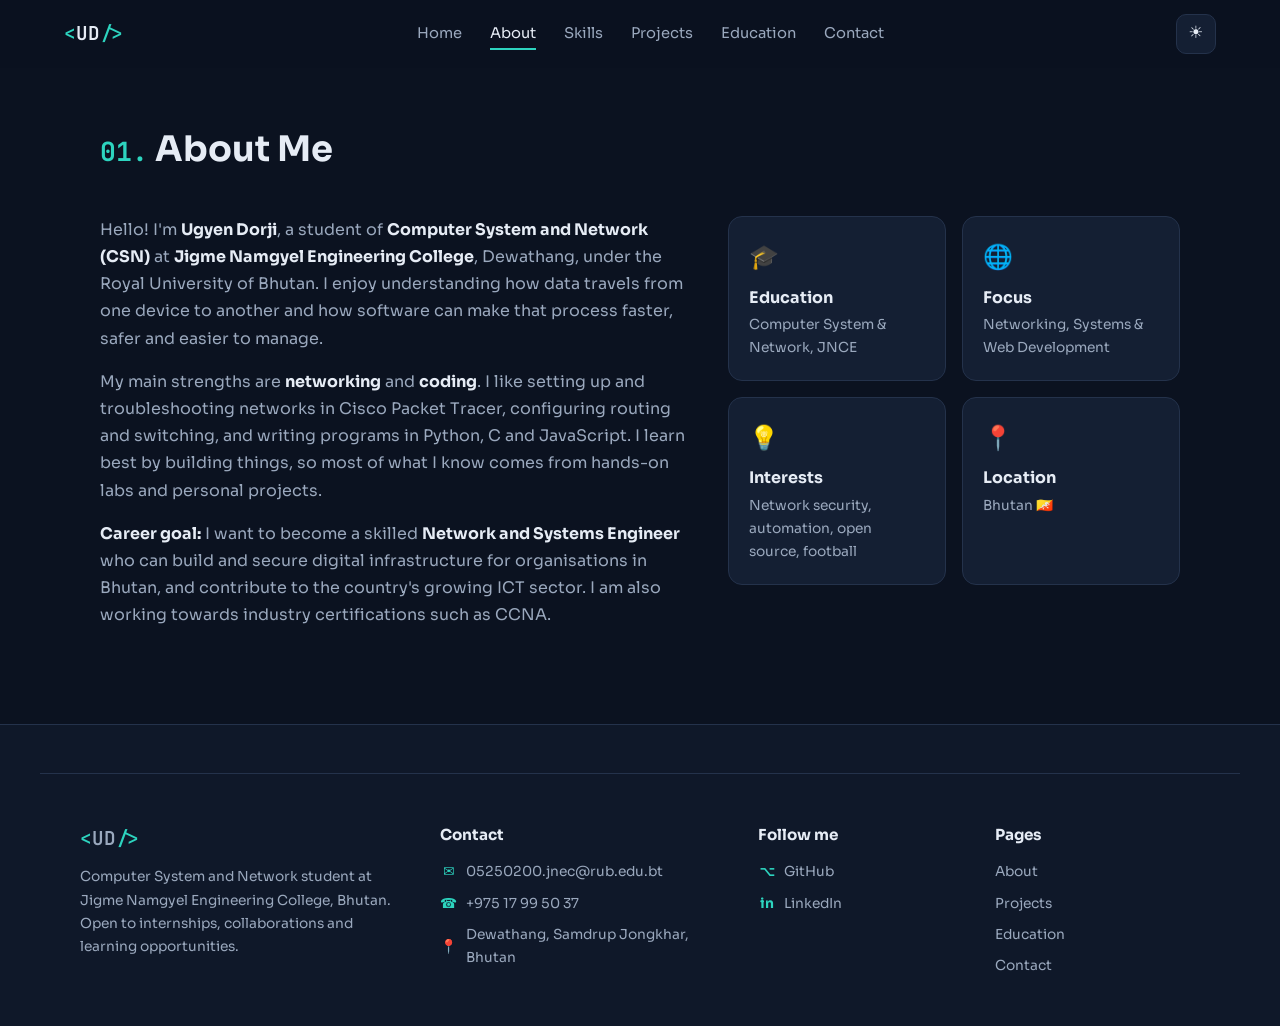
==== about.html @ a31ab131 "Add my protfolio" ====
<!DOCTYPE html>
<html lang="en" data-theme="dark">
<head>
  <meta charset="UTF-8" />
  <meta name="viewport" content="width=device-width, initial-scale=1.0" />
  <meta name="description" content="About Ugyen Dorji, a Computer System and Network student at JNCE, Bhutan." />
  <title>Ugyen Dorji | About</title>
  <link rel="preconnect" href="https://fonts.googleapis.com" />
  <link rel="preconnect" href="https://fonts.gstatic.com" crossorigin />
  <link href="https://fonts.googleapis.com/css2?family=Sora:wght@400;600;700;800&family=JetBrains+Mono:wght@400;600&display=swap" rel="stylesheet" />
  <link rel="stylesheet" href="style.css" />
</head>
<body>

  <!-- ============ NAVBAR ============ -->
  <header class="navbar" id="navbar">
    <a href="index.html" class="logo"><span class="logo-bracket"></span>UD<span class="logo-bracket"></span></a>

    <nav class="nav-links" id="navLinks" aria-label="Main navigation">
      <a href="index.html" class="nav-link">Home</a>
      <a href="about.html" class="nav-link active" aria-current="page">About</a>
      <a href="skills.html" class="nav-link">Skills</a>
      <a href="projects.html" class="nav-link">Projects</a>
      <a href="education.html" class="nav-link">Education</a>
      <a href="contact.html" class="nav-link">Contact</a>
    </nav>

    <div class="nav-actions">
      <button class="theme-toggle" id="themeToggle" aria-label="Toggle light and dark theme">
        <span class="icon-sun">☀</span><span class="icon-moon">☾</span>
      </button>
      <button class="hamburger" id="hamburger" aria-label="Open menu" aria-expanded="false">
        <span></span><span></span><span></span>
      </button>
    </div>
  </header>

  <main>
    <section class="section" id="about">
      <h2 class="section-title reveal"><span>01.</span> About Me</h2>
      <div class="about-grid">
        <div class="about-text reveal">
          <p>
            Hello! I'm <strong>Ugyen Dorji</strong>, a student of <strong>Computer System and Network (CSN)</strong>
            at <strong>Jigme Namgyel Engineering College</strong>, Dewathang, under the Royal University of Bhutan.
            I enjoy understanding how data travels from one device to another and how software can make that
            process faster, safer and easier to manage.
          </p>
          <p>
            My main strengths are <strong>networking</strong> and <strong>coding</strong>. I like setting up
            and troubleshooting networks in Cisco Packet Tracer, configuring routing and switching, and writing
            programs in Python, C and JavaScript. I learn best by building things, so most of what I know comes
            from hands-on labs and personal projects.
          </p>
          <p>
            <strong>Career goal:</strong> I want to become a skilled <strong>Network and Systems Engineer</strong>
            who can build and secure digital infrastructure for organisations in Bhutan, and contribute to the
            country's growing ICT sector. I am also working towards industry certifications such as CCNA.
          </p>
        </div>

        <div class="about-cards">
          <div class="info-card reveal">
            <span class="info-icon">🎓</span>
            <h3>Education</h3>
            <p>Computer System &amp; Network, JNCE</p>
          </div>
          <div class="info-card reveal">
            <span class="info-icon">🌐</span>
            <h3>Focus</h3>
            <p>Networking, Systems &amp; Web Development</p>
          </div>
          <div class="info-card reveal">
            <span class="info-icon">💡</span>
            <h3>Interests</h3>
            <p>Network security, automation, open source, football</p>
          </div>
          <div class="info-card reveal">
            <span class="info-icon">📍</span>
            <h3>Location</h3>
            <p>Bhutan 🇧🇹</p>
          </div>
        </div>
      </div>
    </section>
  </main>

  <footer class="footer">
      <footer class="footer">
    <div class="footer-inner">
      <div class="footer-about">
        <a href="index.html" class="logo"><span class="logo-bracket"></span>UD<span class="logo-bracket"></span></a>
        <p>Computer System and Network student at Jigme Namgyel Engineering College, Bhutan.
          Open to internships, collaborations and learning opportunities.</p>
      </div>

      <div class="footer-col">
        <h4>Contact</h4>
        <ul>
          <li><a href="mailto:05250200.jnec@rub.edu.bt"><span>✉</span>05250200.jnec@rub.edu.bt</a></li>
          <li><a href="tel:+97517995037"><span>☎</span>+975 17 99 50 37</a></li>
          <li><span>📍</span>Dewathang, Samdrup Jongkhar, Bhutan</li>
        </ul>
      </div>

      <div class="footer-col">
        <h4>Follow me</h4>
        <ul>
          <li><a href="https://github.com/ugyendorji" target="_blank" rel="noopener"><span>⌥</span>GitHub</a></li>
          <li><a href="https://www.linkedin.com/in/ugyendorji" target="_blank" rel="noopener"><span>in</span>LinkedIn</a></li>
        </ul>
      </div>

      <div class="footer-col">
        <h4>Pages</h4>
        <ul>
          <li><a href="about.html">About</a></li>
          <li><a href="projects.html">Projects</a></li>
          <li><a href="education.html">Education</a></li>
          <li><a href="contact.html">Contact</a></li>
        </ul>
      </div>
    </div>

    <!-- <p class="footer-bottom">Designed &amp; built by <strong>Ugyen Dorji</strong> · © <span id="year"></span></p> -->
  </footer>
  </footer>

  <button class="back-to-top" id="backToTop" aria-label="Back to top">↑</button>

  <script src="script.js"></script>
</body>
</html>
---- style.css ----
/* ============ THEME ============ */
:root,
[data-theme="dark"] {
  --bg: #0b1220;
  --bg-alt: #0f1829;
  --card: #141f33;
  --border: #24324b;
  --text: #e6ecf5;
  --muted: #9aa8bd;
  --accent: #2dd4bf;
  --accent-strong: #5eead4;
  --on-accent: #06231f;
  --error: #f87171;
  --success: #4ade80;
  --nav-bg: rgba(11, 18, 32, 0.85);
  --shadow: 0 12px 30px rgba(0, 0, 0, 0.35);
}

[data-theme="light"] {
  --bg: #f6f8fb;
  --bg-alt: #edf1f7;
  --card: #ffffff;
  --border: #d8e0ea;
  --text: #15202f;
  --muted: #54637a;
  --accent: #0f766e;
  --accent-strong: #0f766e;
  --on-accent: #ffffff;
  --error: #dc2626;
  --success: #15803d;
  --nav-bg: rgba(246, 248, 251, 0.88);
  --shadow: 0 12px 30px rgba(21, 32, 47, 0.1);
}

/* ============ BASE ============ */
*,
*::before,
*::after {
  box-sizing: border-box;
  margin: 0;
  padding: 0;
}

html {
  scroll-behavior: smooth;
  scroll-padding-top: 80px;
}

body {
  font-family: "Sora", system-ui, sans-serif;
  background: var(--bg);
  color: var(--text);
  line-height: 1.7;
  overflow-x: hidden;
  display: flex;
  flex-direction: column;
  min-height: 100vh;
  transition: background 0.3s, color 0.3s;
}

main {
  flex: 1;
}

a {
  color: inherit;
  text-decoration: none;
}

button,
input,
textarea {
  font: inherit;
}

button {
  cursor: pointer;
}

:focus-visible {
  outline: 2px solid var(--accent);
  outline-offset: 2px;
}

/* ============ NAVBAR ============ */
.navbar {
  position: fixed;
  inset: 0 0 auto 0;
  z-index: 100;
  display: flex;
  align-items: center;
  justify-content: space-between;
  height: 68px;
  padding: 0 clamp(16px, 5vw, 64px);
  background: var(--nav-bg);
  backdrop-filter: blur(10px);
  border-bottom: 1px solid transparent;
  transition: border-color 0.3s, box-shadow 0.3s;
}

.navbar.scrolled {
  border-bottom-color: var(--border);
  box-shadow: var(--shadow);
}

.logo {
  font-family: "JetBrains Mono", monospace;
  font-weight: 600;
  font-size: 1.2rem;
}

.logo-bracket {
  color: var(--accent);
}

.logo-bracket:first-child::before {
  content: "<";
}

.logo-bracket:last-child::before {
  content: "/>";
}

.nav-links {
  display: flex;
  gap: 28px;
}

.nav-link {
  position: relative;
  padding: 4px 0;
  font-size: 0.92rem;
  color: var(--muted);
  transition: color 0.2s;
}

.nav-link::after {
  content: "";
  position: absolute;
  left: 0;
  bottom: 0;
  width: 100%;
  height: 2px;
  background: var(--accent);
  transform: scaleX(0);
  transform-origin: left;
  transition: transform 0.25s;
}

.nav-link:hover,
.nav-link.active {
  color: var(--text);
}

.nav-link:hover::after,
.nav-link.active::after {
  transform: scaleX(1);
}

.nav-actions {
  display: flex;
  align-items: center;
  gap: 12px;
}

.theme-toggle {
  width: 40px;
  height: 40px;
  border: 1px solid var(--border);
  border-radius: 10px;
  background: var(--card);
  color: var(--text);
  font-size: 1.05rem;
}

.icon-moon,
[data-theme="light"] .icon-sun {
  display: none;
}

[data-theme="light"] .icon-moon {
  display: inline;
}

.hamburger {
  display: none;
  flex-direction: column;
  justify-content: center;
  gap: 5px;
  width: 40px;
  height: 40px;
  padding: 0 9px;
  border: 1px solid var(--border);
  border-radius: 10px;
  background: var(--card);
}

.hamburger span {
  display: block;
  height: 2px;
  background: var(--text);
  transition: transform 0.25s, opacity 0.25s;
}

.hamburger.open span:nth-child(1) {
  transform: translateY(7px) rotate(45deg);
}

.hamburger.open span:nth-child(2) {
  opacity: 0;
}

.hamburger.open span:nth-child(3) {
  transform: translateY(-7px) rotate(-45deg);
}

/* ============ BUTTONS ============ */
.btn {
  display: inline-block;
  padding: 12px 26px;
  border: 2px solid var(--accent);
  border-radius: 10px;
  font-weight: 600;
  font-size: 0.95rem;
  text-align: center;
  transition: transform 0.2s, background 0.2s, color 0.2s;
}

.btn:hover {
  transform: translateY(-2px);
}

.btn-primary {
  background: var(--accent);
  color: var(--on-accent);
}

.btn-outline {
  background: transparent;
  color: var(--accent);
}

.btn-outline:hover {
  background: var(--accent);
  color: var(--on-accent);
}

.btn-full {
  width: 100%;
}

/* ============ HERO ============ */
.hero {
  display: grid;
  grid-template-columns: 1.15fr 1fr;
  align-items: center;
  gap: 48px;
  max-width: 1160px;
  min-height: 100vh;
  margin: 0 auto;
  padding: 110px clamp(16px, 5vw, 40px) 60px;
}

.hero-text {
  min-width: 0;
}

.hero-greeting {
  font-family: "JetBrains Mono", monospace;
  color: var(--accent);
  margin-bottom: 8px;
}

.hero-name {
  font-size: clamp(2.5rem, 7vw, 4.2rem);
  font-weight: 800;
  line-height: 1.1;
  letter-spacing: -0.02em;
}

.hero-headline {
  min-height: 2.4em;
  margin: 12px 0 16px;
  font-family: "JetBrains Mono", monospace;
  font-size: clamp(1.05rem, 3vw, 1.5rem);
  font-weight: 600;
  color: var(--muted);
}

.cursor {
  color: var(--accent);
  animation: blink 1s step-end infinite;
}

@keyframes blink {
  50% {
    opacity: 0;
  }
}

.hero-intro {
  max-width: 560px;
  color: var(--muted);
}

.hero-buttons {
  display: flex;
  flex-wrap: wrap;
  gap: 14px;
  margin-top: 28px;
}

.hero-visual {
  display: flex;
  flex-direction: column;
  align-items: center;
  gap: 24px;
  min-width: 0;
}

.avatar {
  display: grid;
  place-items: center;
  width: 200px;
  height: 200px;
  flex: none;
  border-radius: 50%;
  overflow: hidden;
  border: 3px solid var(--accent);
  background: var(--card);
  box-shadow: var(--shadow);
  font-family: "JetBrains Mono", monospace;
  font-size: 2.6rem;
  font-weight: 600;
  color: var(--accent);
}

.avatar img {
  width: 100%;
  height: 100%;
  object-fit: cover;
}

.terminal {
  width: 100%;
  max-width: 440px;
  border: 1px solid var(--border);
  border-radius: 12px;
  overflow: hidden;
  background: #0a0f1a;
  box-shadow: var(--shadow);
}

.terminal-bar {
  display: flex;
  align-items: center;
  gap: 7px;
  padding: 10px 14px;
  background: #182235;
}

.terminal-bar i {
  width: 11px;
  height: 11px;
  border-radius: 50%;
  background: #f87171;
}

.terminal-bar i:nth-child(2) {
  background: #fbbf24;
}

.terminal-bar i:nth-child(3) {
  background: #4ade80;
}

.terminal-bar small {
  margin-left: 8px;
  font-family: "JetBrains Mono", monospace;
  color: #9aa8bd;
}

.terminal-body {
  height: 268px;
  padding: 14px;
  overflow: hidden;
  font-family: "JetBrains Mono", monospace;
  font-size: 0.82rem;
  line-height: 1.6;
  color: #5eead4;
  white-space: pre-wrap;
  word-break: break-word;
}

/* ============ SECTIONS ============ */
.section {
  max-width: 1160px;
  margin: 0 auto;
  padding: 80px clamp(16px, 5vw, 40px);
}

/* Each page has one section, so leave room for the fixed navbar */
.section {
  padding-top: 120px;
}

.section-title {
  margin-bottom: 36px;
  font-size: clamp(1.6rem, 4vw, 2.2rem);
  font-weight: 700;
}

.section-title span {
  font-family: "JetBrains Mono", monospace;
  font-size: 0.75em;
  color: var(--accent);
}

.sub-title {
  margin: 52px 0 20px;
  font-size: 1.3rem;
}

/* Only hidden when script.js is running, so the page still works without it */
.js .reveal {
  opacity: 0;
  transform: translateY(24px);
  transition: opacity 0.6s ease, transform 0.6s ease;
}

.js .reveal.visible {
  opacity: 1;
  transform: none;
}

/* ============ ABOUT ============ */
.about-grid {
  display: grid;
  grid-template-columns: 1.3fr 1fr;
  gap: 40px;
}

.about-text p {
  margin-bottom: 16px;
  color: var(--muted);
}

.about-text strong {
  color: var(--text);
}

.about-cards {
  display: grid;
  grid-template-columns: repeat(2, 1fr);
  gap: 16px;
  align-content: start;
}

.info-card,
.project-card,
.timeline-content,
.cert-card,
.contact-item,
.contact-form {
  background: var(--card);
  border: 1px solid var(--border);
  border-radius: 14px;
}

.info-card {
  padding: 20px;
}

.info-icon {
  font-size: 1.5rem;
}

.info-card h3 {
  margin: 6px 0 2px;
  font-size: 1rem;
}

.info-card p {
  font-size: 0.86rem;
  color: var(--muted);
}

/* ============ SKILLS ============ */
.skills-tabs,
.filters {
  display: flex;
  flex-wrap: wrap;
  gap: 10px;
  margin-bottom: 28px;
}

.tab-btn,
.filter-btn {
  padding: 9px 18px;
  border: 1px solid var(--border);
  border-radius: 999px;
  background: var(--card);
  color: var(--muted);
  font-size: 0.9rem;
  transition: background 0.2s, color 0.2s, border-color 0.2s;
}

.tab-btn:hover,
.filter-btn:hover {
  color: var(--text);
  border-color: var(--accent);
}

.tab-btn.active,
.filter-btn.active {
  background: var(--accent);
  border-color: var(--accent);
  color: var(--on-accent);
  font-weight: 600;
}

.skills-panel {
  display: none;
}

.skills-panel.active {
  display: grid;
  grid-template-columns: repeat(2, 1fr);
  gap: 22px 40px;
}

.skill-head {
  display: flex;
  justify-content: space-between;
  gap: 12px;
  margin-bottom: 8px;
  font-size: 0.92rem;
}

.skill-head span:last-child {
  font-family: "JetBrains Mono", monospace;
  color: var(--accent);
}

.bar {
  height: 8px;
  border-radius: 999px;
  overflow: hidden;
  background: var(--border);
}

.fill {
  width: 0;
  height: 100%;
  border-radius: inherit;
  background: var(--accent);
  transition: width 0.9s ease;
}

.chips {
  grid-column: 1 / -1;
  display: flex;
  flex-wrap: wrap;
  gap: 10px;
}

.chip {
  padding: 8px 16px;
  border: 1px solid var(--border);
  border-radius: 10px;
  background: var(--card);
  font-size: 0.9rem;
}

/* ============ PROJECTS ============ */
.projects-grid {
  display: grid;
  grid-template-columns: repeat(auto-fill, minmax(min(100%, 320px), 1fr));
  gap: 22px;
}

.project-card {
  display: flex;
  flex-direction: column;
  padding: 24px;
  transition: transform 0.25s, border-color 0.25s, opacity 0.6s;
}

.project-card:hover {
  border-color: var(--accent);
}

.project-card.hidden {
  display: none;
}

.project-top {
  display: flex;
  align-items: center;
  justify-content: space-between;
  margin-bottom: 12px;
}

.project-icon {
  font-size: 1.7rem;
}

.project-tag {
  font-family: "JetBrains Mono", monospace;
  font-size: 0.74rem;
  color: var(--accent);
}

.project-card h3 {
  margin-bottom: 8px;
  font-size: 1.12rem;
}

.project-card p {
  flex: 1;
  font-size: 0.9rem;
  color: var(--muted);
}

.tech {
  display: flex;
  flex-wrap: wrap;
  gap: 6px 14px;
  margin: 16px 0;
  list-style: none;
  font-family: "JetBrains Mono", monospace;
  font-size: 0.76rem;
  color: var(--muted);
}

.project-links a {
  font-weight: 600;
  font-size: 0.9rem;
  color: var(--accent);
}

.project-links a:hover {
  text-decoration: underline;
}

/* ============ EDUCATION ============ */
.timeline {
  position: relative;
  padding-left: 30px;
}

.timeline::before {
  content: "";
  position: absolute;
  top: 6px;
  bottom: 6px;
  left: 6px;
  width: 2px;
  background: var(--border);
}

.timeline-item {
  position: relative;
  margin-bottom: 24px;
}

.timeline-dot {
  position: absolute;
  top: 22px;
  left: -30px;
  width: 14px;
  height: 14px;
  border-radius: 50%;
  background: var(--accent);
  border: 3px solid var(--bg);
}

.timeline-content {
  padding: 20px 24px;
}

.timeline-date {
  font-family: "JetBrains Mono", monospace;
  font-size: 0.8rem;
  color: var(--accent);
}

.timeline-content h3 {
  font-size: 1.1rem;
}

.timeline-content h4 {
  margin-bottom: 8px;
  font-size: 0.88rem;
  font-weight: 400;
  color: var(--muted);
}

.timeline-content p {
  font-size: 0.9rem;
  color: var(--muted);
}

.cert-grid {
  display: grid;
  grid-template-columns: repeat(auto-fill, minmax(min(100%, 260px), 1fr));
  gap: 16px;
}

.cert-card {
  display: flex;
  align-items: center;
  gap: 14px;
  padding: 16px 18px;
}

.cert-card > span {
  font-size: 1.5rem;
}

.cert-card h4 {
  font-size: 0.95rem;
}

.cert-card p {
  font-size: 0.82rem;
  color: var(--muted);
}

/* ============ CONTACT ============ */
.contact-intro {
  margin: -20px 0 28px;
  color: var(--muted);
}

.contact-grid {
  display: grid;
  grid-template-columns: 1fr 1.2fr;
  gap: 28px;
  align-items: start;
}

.contact-info {
  display: grid;
  gap: 12px;
  min-width: 0;
}

.contact-item {
  display: flex;
  align-items: center;
  gap: 14px;
  padding: 14px 18px;
  min-width: 0;
  transition: border-color 0.2s, transform 0.2s;
}

a.contact-item:hover {
  border-color: var(--accent);
  transform: translateX(4px);
}

.contact-item > span {
  flex: none;
  width: 28px;
  font-size: 1.2rem;
  font-weight: 700;
  text-align: center;
  color: var(--accent);
}

.contact-item > div {
  min-width: 0;
}

.contact-item h4 {
  font-size: 0.9rem;
}

.contact-item p {
  font-size: 0.84rem;
  color: var(--muted);
  overflow-wrap: anywhere;
}

.contact-form {
  padding: 24px;
  min-width: 0;
}

.form-group {
  margin-bottom: 14px;
}

.form-group label {
  display: block;
  margin-bottom: 5px;
  font-size: 0.88rem;
  font-weight: 600;
}

.form-group input,
.form-group textarea {
  width: 100%;
  padding: 11px 14px;
  border: 1px solid var(--border);
  border-radius: 10px;
  background: var(--bg);
  color: var(--text);
  resize: vertical;
}

.form-group input:focus,
.form-group textarea:focus {
  outline: none;
  border-color: var(--accent);
}

.form-group.invalid input,
.form-group.invalid textarea {
  border-color: var(--error);
}

.error {
  display: block;
  min-height: 1.2em;
  margin-top: 3px;
  font-size: 0.78rem;
  color: var(--error);
}

.form-status {
  min-height: 1.4em;
  margin-top: 10px;
  font-size: 0.88rem;
  text-align: center;
  color: var(--success);
}

/* ============ FOOTER ============ */
.footer {
  padding: 26px 16px;
  border-top: 1px solid var(--border);
  text-align: center;
  font-size: 0.86rem;
  color: var(--muted);
}

.back-to-top {
  position: fixed;
  right: 20px;
  bottom: 20px;
  z-index: 90;
  width: 44px;
  height: 44px;
  border: none;
  border-radius: 12px;
  background: var(--accent);
  color: var(--on-accent);
  font-size: 1.2rem;
  font-weight: 700;
  opacity: 0;
  visibility: hidden;
  transform: translateY(10px);
  transition: opacity 0.25s, transform 0.25s, visibility 0.25s;
}

.back-to-top.show {
  opacity: 1;
  visibility: visible;
  transform: none;
}

/* ============ RESPONSIVE ============ */
@media (max-width: 900px) {
  .hero,
  .about-grid,
  .contact-grid {
    grid-template-columns: 1fr;
  }

  .hero {
    min-height: auto;
    gap: 36px;
  }

  .hamburger {
    display: flex;
  }

  .nav-links {
    position: fixed;
    top: 68px;
    left: 0;
    right: 0;
    flex-direction: column;
    gap: 0;
    padding: 8px 16px 16px;
    background: var(--bg-alt);
    border-bottom: 1px solid var(--border);
    box-shadow: var(--shadow);
    opacity: 0;
    visibility: hidden;
    transform: translateY(-10px);
    transition: opacity 0.25s, transform 0.25s, visibility 0.25s;
  }

  .nav-links.open {
    opacity: 1;
    visibility: visible;
    transform: none;
  }

  .nav-link {
    padding: 12px 4px;
    font-size: 1rem;
  }

  .nav-link::after {
    display: none;
  }

  .nav-link.active {
    color: var(--accent);
  }
}

@media (max-width: 640px) {
  .section {
    padding: 100px 16px 56px;
  }

  .skills-panel.active {
    grid-template-columns: 1fr;
  }
}

@media (max-width: 420px) {
  .about-cards {
    grid-template-columns: 1fr;
  }

  .hero-buttons .btn {
    width: 100%;
  }
}

@media (prefers-reduced-motion: reduce) {
  html {
    scroll-behavior: auto;
  }

  *,
  *::before,
  *::after {
    animation: none !important;
    transition: none !important;
  }

  .js .reveal {
    opacity: 1;
    transform: none;
  }
}

/* ============ FOOTER CONTACT DETAILS ============ */
.footer {
  padding: 48px clamp(16px, 5vw, 40px) 24px;
  background: var(--bg-alt);
  text-align: left;
}

.footer-inner {
  display: grid;
  grid-template-columns: 1.6fr 1.4fr 1fr 1fr;
  gap: 32px;
  max-width: 1160px;
  margin: 0 auto;
}

.footer-about p {
  max-width: 320px;
  margin-top: 10px;
  font-size: 0.86rem;
  color: var(--muted);
}

.footer-col h4 {
  margin-bottom: 12px;
  font-size: 0.95rem;
  color: var(--text);
}

.footer-col ul {
  display: grid;
  gap: 8px;
  list-style: none;
}

.footer-col li,
.footer-col a {
  display: flex;
  align-items: center;
  gap: 8px;
  font-size: 0.86rem;
  color: var(--muted);
  overflow-wrap: anywhere;
}

.footer-col a:hover {
  color: var(--accent);
}

.footer-col li span {
  flex: none;
  width: 18px;
  font-weight: 700;
  text-align: center;
  color: var(--accent);
}

.footer-bottom {
  max-width: 1160px;
  margin: 36px auto 0;
  padding-top: 20px;
  border-top: 1px solid var(--border);
  font-size: 0.84rem;
  text-align: center;
  color: var(--muted);
}

@media (max-width: 900px) {
  .footer-inner {
    grid-template-columns: 1fr 1fr;
  }
}

@media (max-width: 480px) {
  .footer-inner {
    grid-template-columns: 1fr;
  }
}
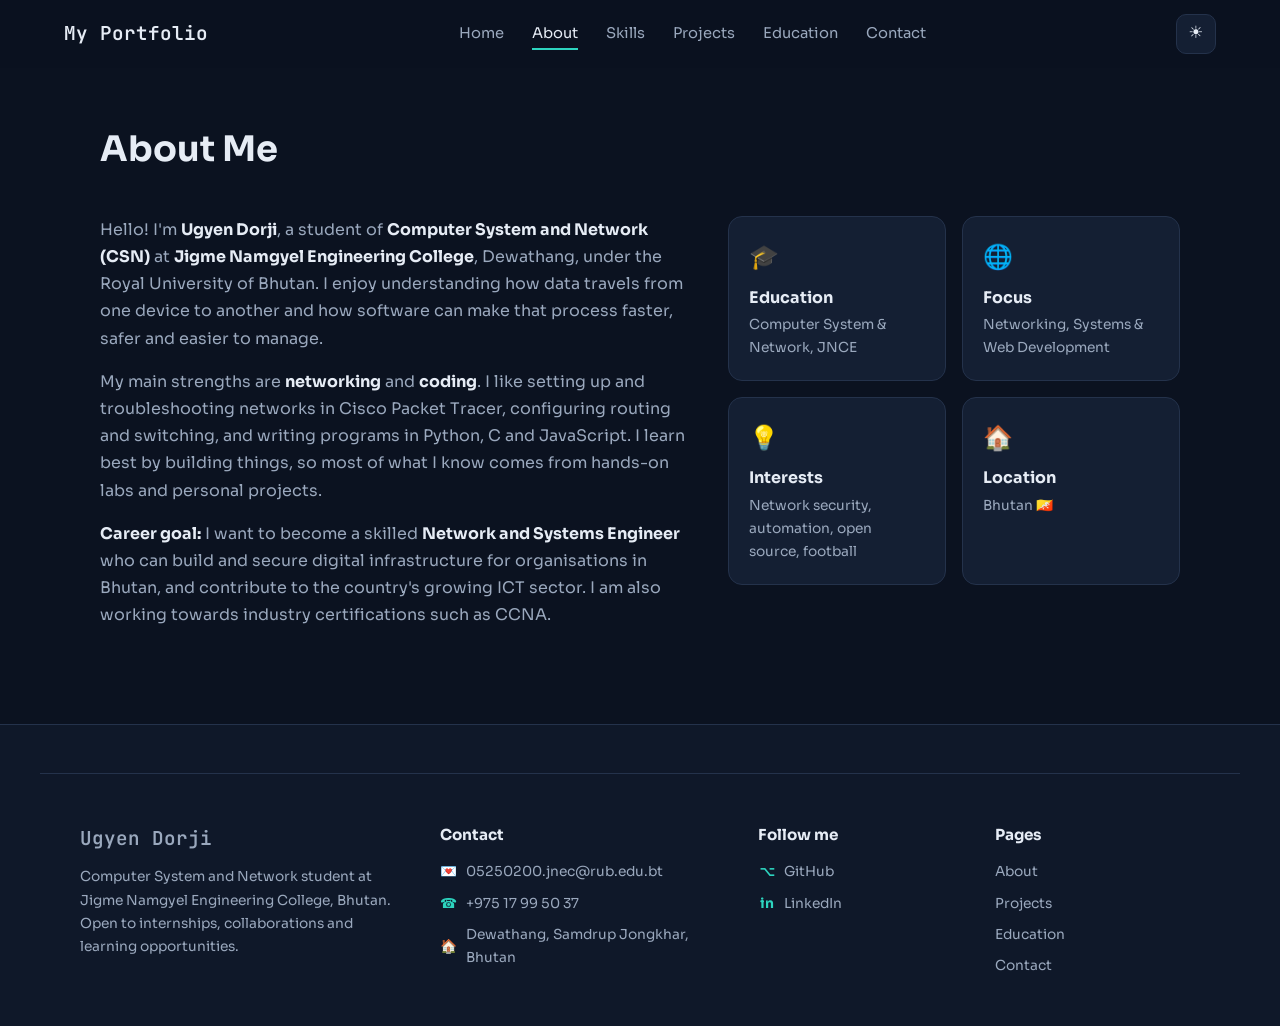
==== commit fcb5960a: "Fix footer, add profile photo slideshow" ====
--- a/about.html
+++ b/about.html
@@ -14,7 +14,7 @@
 
   <!-- ============ NAVBAR ============ -->
   <header class="navbar" id="navbar">
-    <a href="index.html" class="logo"><span class="logo-bracket"></span>UD<span class="logo-bracket"></span></a>
+    <a href="index.html" class="logo"><span></span>My Portfolio<span></span></a>
 
     <nav class="nav-links" id="navLinks" aria-label="Main navigation">
       <a href="index.html" class="nav-link">Home</a>
@@ -37,7 +37,7 @@
 
   <main>
     <section class="section" id="about">
-      <h2 class="section-title reveal"><span>01.</span> About Me</h2>
+      <h2 class="section-title reveal"><span></span> About Me</h2>
       <div class="about-grid">
         <div class="about-text reveal">
           <p>
@@ -76,7 +76,7 @@
             <p>Network security, automation, open source, football</p>
           </div>
           <div class="info-card reveal">
-            <span class="info-icon">📍</span>
+            <span class="info-icon">🏠</span>
             <h3>Location</h3>
             <p>Bhutan 🇧🇹</p>
           </div>
@@ -89,7 +89,7 @@
       <footer class="footer">
     <div class="footer-inner">
       <div class="footer-about">
-        <a href="index.html" class="logo"><span class="logo-bracket"></span>UD<span class="logo-bracket"></span></a>
+        <a href="index.html" class="logo"><span></span>Ugyen Dorji<span></span></a>
         <p>Computer System and Network student at Jigme Namgyel Engineering College, Bhutan.
           Open to internships, collaborations and learning opportunities.</p>
       </div>
@@ -97,9 +97,9 @@
       <div class="footer-col">
         <h4>Contact</h4>
         <ul>
-          <li><a href="mailto:05250200.jnec@rub.edu.bt"><span>✉</span>05250200.jnec@rub.edu.bt</a></li>
-          <li><a href="tel:+97517995037"><span>☎</span>+975 17 99 50 37</a></li>
-          <li><span>📍</span>Dewathang, Samdrup Jongkhar, Bhutan</li>
+           <li><a href="mailto:05250200.jnec@rub.edu.bt"><span>💌</span>05250200.jnec@rub.edu.bt</a></li>
+          <li><a href="tel:+97517995037"><span>☎️</span>+975 17 99 50 37</a></li>
+          <li><span>🏠</span>Dewathang, Samdrup Jongkhar, Bhutan</li>
         </ul>
       </div>
 
@@ -107,7 +107,7 @@
         <h4>Follow me</h4>
         <ul>
           <li><a href="https://github.com/ugyendorji" target="_blank" rel="noopener"><span>⌥</span>GitHub</a></li>
-          <li><a href="https://www.linkedin.com/in/ugyendorji" target="_blank" rel="noopener"><span>in</span>LinkedIn</a></li>
+          <li><a href="https://www.linkedin.com/jobs/" target="_blank" rel="noopener"><span>in</span>LinkedIn</a></li>
         </ul>
       </div>
 
--- a/style.css
+++ b/style.css
@@ -1039,4 +1039,28 @@
   .footer-inner {
     grid-template-columns: 1fr;
   }
-}+}
+
+/* Profile slideshow */
+/* .avatar {
+  position: relative;
+}
+
+.avatar img {
+  position: absolute;
+  inset: 0;
+  width: 100%;
+  height: 100%;
+  object-fit: cover;
+  opacity: 0;
+  transition: opacity 1s ease;
+}
+
+/* First image stays in place so the avatar keeps its size */
+/* .avatar img:first-child {
+  position: relative;
+}
+
+.avatar img.active {
+  opacity: 1; */ */
+/* } */
